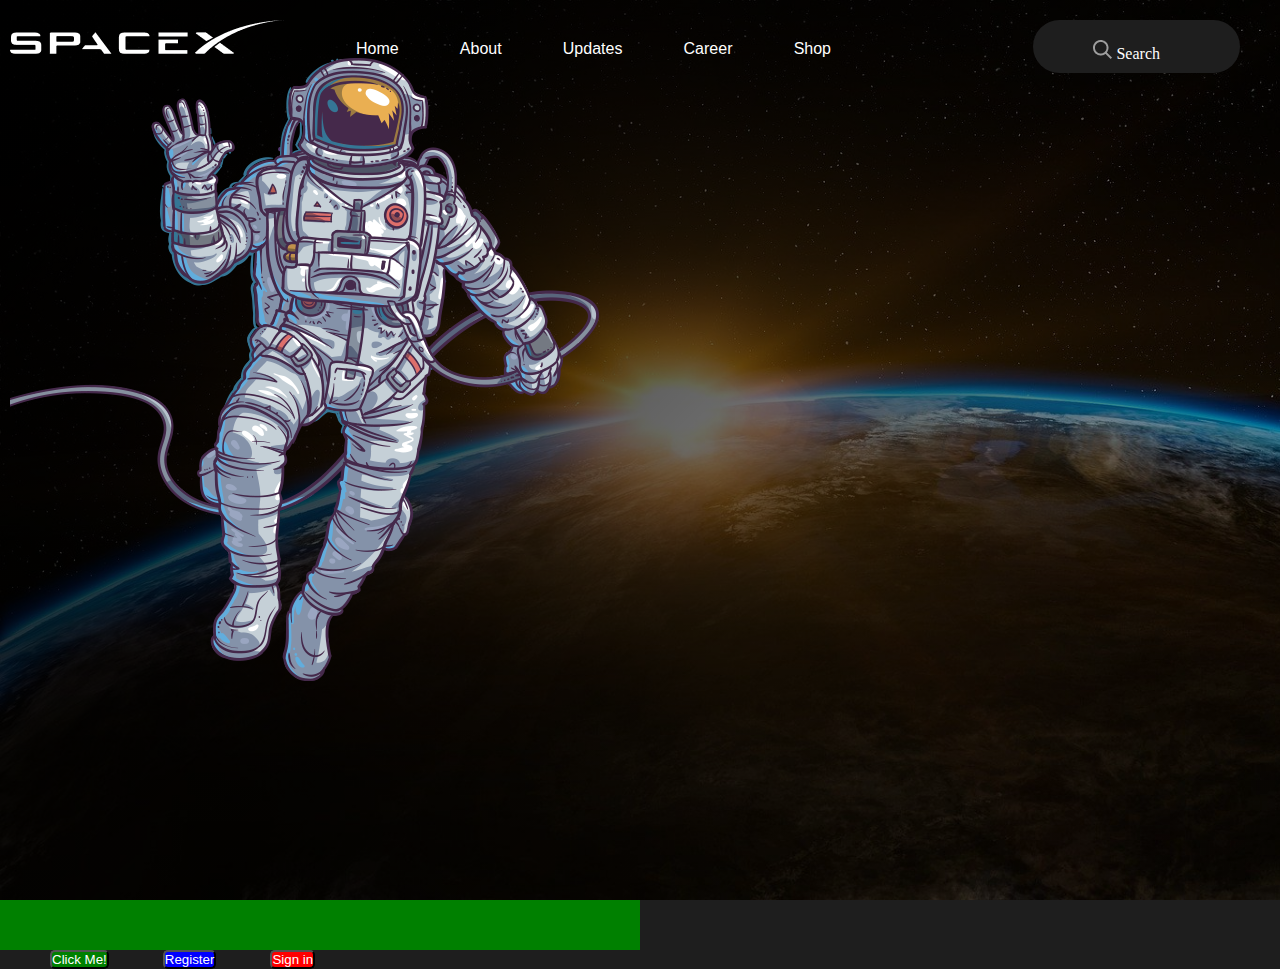
==== index.html @ 73ad547e "astronaut first commit" ====
<!DOCTYPE html>
<html lang="en">
    <head>
        <meta charset="UTF-8">
        <title> SpaceX </title>
        <link rel="stylesheet" href="./css/index.css">
        <script src="./js/index.js"></script>
    </head>
    <body>
        <header>
            <nav>
                <div class="logo">
                    <img src="./img/logo.png" alt="logo"/>
                    <img class="ani" src="./img/astronaut.png" alt="astronaut"/>
                </div>
                <div class="nav-right">
                    <a href="#">Home</a>
                    <a href="#">About</a>
                    <a href="#">Updates</a>
                    <a href="#">Career</a>
                    <a href="#">Shop</a>
                </div>
                <div class="search">
                    <img src="./img/search.png" alt="search"/>
                         Search
                </div>
            </nav>
            
        </header>
        <section>
            <div class="green">
                hello
            </div>
        <button class="butt" type="button">Click Me!</button>
        <button class="bu" type="button">Register</button>
        <button class="tu" type="button">Sign in</button>
        </section>
    </body>
</html>
---- css/index.css ----
*{
    padding: 0;
    margin: 0;
    box-sizing: border-box;
}
body{
    color: #ffffff;
    background-color: #1E1E1E;
}
header {
    background: linear-gradient(135deg, rgba(0,0,0,1),rgba(0,0,0,0.2)),
    url("../img/sunrise.jpg");
    background-size: cover;
      min-height:100vh;
}
header nav{
    padding: 20px 40px 20px 10px;
    align-items: center;

}
header nav .nav-right{
 align-items: center;
 justify-content: space-between;
 float: left;
 width: 50%;
display: flex;
padding: 20px 40px 20px 100px;
font-family: Arial, Helvetica, sans-serif;

}
header nav .nav-right a{
 text-decoration: none;   
 color: #ffffff;
}
header nav .logo{
  width: 20%;
  float: left;
}
header nav .search{
float: right;
padding: 20px 80px 10px 60px;
background-color: #1E1E1E;
border-radius: 2500px;

}
.butt{
    background-color: green;
    text-align: center;
    border-radius: 5px;
    margin-left: 50px;
    color: white;
}
.bu{
    background-color: blue;
    text-align: center;
    border-radius: 5px;
    margin-left: 50px;
    color: white;
}
.tu{
    background-color: red;
    text-align: center;
    border-radius: 5px;
    margin-left: 50px;
    color: white;
}
.ani{
    animation-name: move ;
    animation-duration: 16s;
    animation-fill-mode: both;
    animation-delay: 3s;
    animation-timing-function: cubic-bezier(0.47, 0, 0.745, 0.715);
   
    
}
/* .ani{
    animation-name: rotate;
    animation-duration: 8s;
    animation-fill-mode: forwards;
    animation-delay: 1s;
   
    
} */
@keyframes move{
   from{transform: translateX(790px);}
   to{transform: translateX(-35px);}
}
/* @keyframes rotate{
    from{transform: rotateY(0deg);}
   to{transform: rotateY(60deg);}
} */
.green{
    height: 50px;
    translate: -50%;
    background-color: green;
}
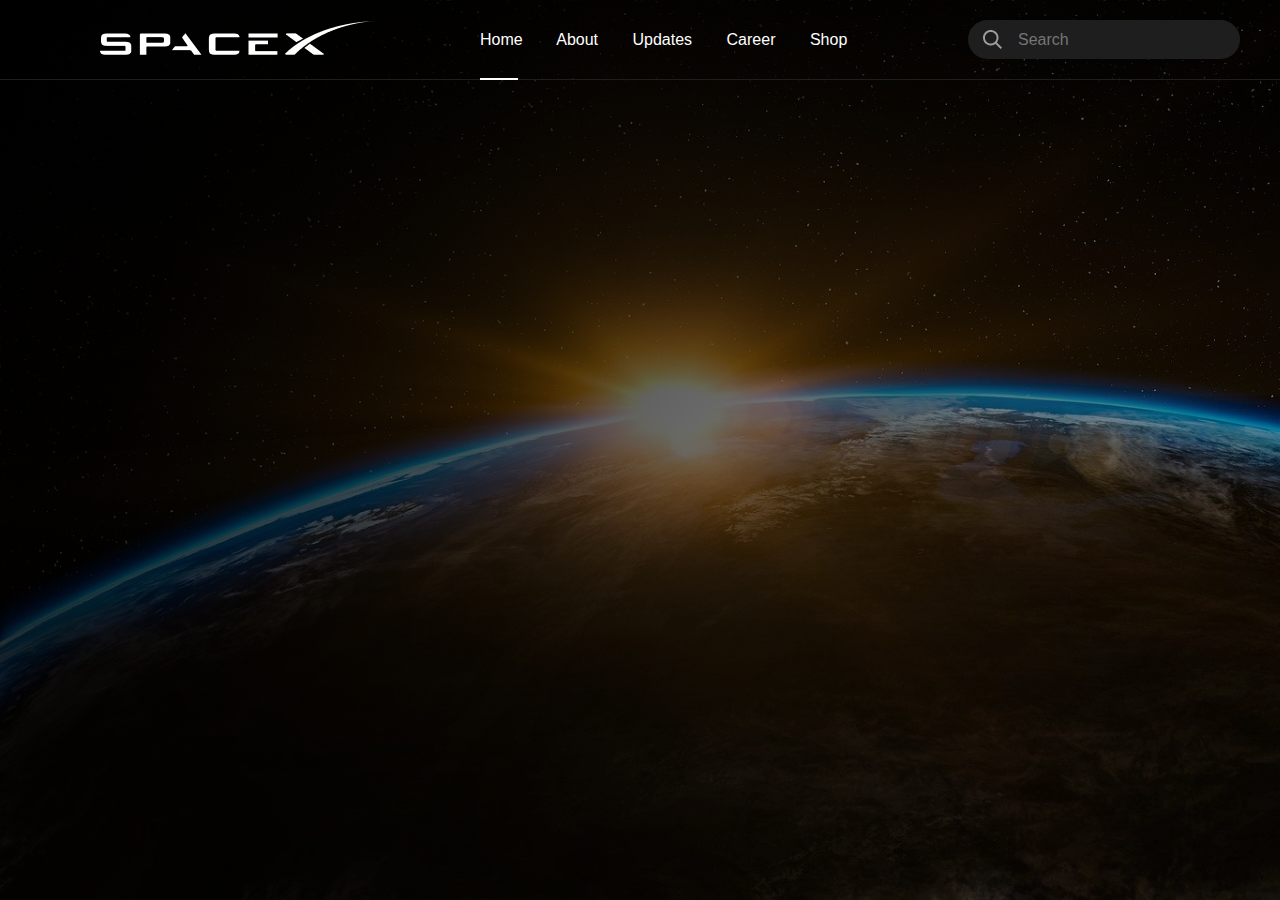
==== commit fa2ccd9d: "nav-bar-animation" ====
--- a/index.html
+++ b/index.html
@@ -10,30 +10,30 @@
         <header>
             <nav>
                 <div class="logo">
-                    <img src="./img/logo.png" alt="logo"/>
-                    <img class="ani" src="./img/astronaut.png" alt="astronaut"/>
+                    <a href="#"><img src="./img/logo.png" alt="logo"/></a>
+                    <!-- <img class="ani" src="./img/astronaut.png" alt="astronaut"/> -->
                 </div>
                 <div class="nav-right">
-                    <a href="#">Home</a>
-                    <a href="#">About</a>
-                    <a href="#">Updates</a>
-                    <a href="#">Career</a>
-                    <a href="#">Shop</a>
-                </div>
-                <div class="search">
-                    <img src="./img/search.png" alt="search"/>
-                         Search
-                </div>
-            </nav>
-            
+                    <div class="nav-links">
+                        <a href="#" class="active">Home</a>
+                        <a href="#">About</a>
+                        <a href="#">Updates</a>
+                        <a href="#">Career</a>
+                        <a href="#">Shop</a>
+                     </div>
+                     <div class="search">
+                        <div>
+                            <img src="./img/search.png" alt="search"/>
+                            <input type="text" placeholder="Search">
+                         </div>
+                     </div>
+                </div>           
+            </nav>   
         </header>
-        <section>
-            <div class="green">
-                hello
+        <section class="astro">
+            <div class="social">
+                <div><a href="#"></a></div>
             </div>
-        <button class="butt" type="button">Click Me!</button>
-        <button class="bu" type="button">Register</button>
-        <button class="tu" type="button">Sign in</button>
         </section>
     </body>
 </html>--- a/css/index.css
+++ b/css/index.css
@@ -14,55 +14,60 @@
       min-height:100vh;
 }
 header nav{
-    padding: 20px 40px 20px 10px;
+    padding: 20px 40px 20px 100px;
     align-items: center;
+    display: grid;
+    grid-template-columns: 1fr 2fr;
+    border-bottom: 1px solid #1E1E1E;
 
 }
 header nav .nav-right{
- align-items: center;
- justify-content: space-between;
- float: left;
- width: 50%;
-display: flex;
-padding: 20px 40px 20px 100px;
-font-family: Arial, Helvetica, sans-serif;
+    align-items: center;
+    justify-content: space-between;
+    display: flex;
+    font-family: Arial, Helvetica, sans-serif;
 
 }
 header nav .nav-right a{
  text-decoration: none;   
  color: #ffffff;
+ margin-right: 30px;
+ position: relative;
 }
-header nav .logo{
-  width: 20%;
-  float: left;
+header nav .nav-right a:after{
+    content:" ";
+    position: absolute;
+    left: 0;
+    bottom: -32px;
+    width: 0;
+    height: 2px;
+    background: white;
+    transition: width .3s ease-in-out;
 }
-header nav .search{
-float: right;
-padding: 20px 80px 10px 60px;
-background-color: #1E1E1E;
-border-radius: 2500px;
+header nav .nav-right a:hover:after{
+    width: 70%;
+}
+header nav .nav-right a.active:after{
+    width: 90%;
+}
+header nav .search > div{
+background: #1E1E1E;
+display: flex;
+align-items: center;
+padding: 10px 15px;
+border-radius: 50px;
+}
 
+header nav .search > div input{
+    background: transparent;
+    border: none;
+    outline: none;
+    color: white;
+    font-size: 16px;
 }
-.butt{
-    background-color: green;
-    text-align: center;
-    border-radius: 5px;
-    margin-left: 50px;
-    color: white;
-}
-.bu{
-    background-color: blue;
-    text-align: center;
-    border-radius: 5px;
-    margin-left: 50px;
-    color: white;
-}
-.tu{
-    background-color: red;
-    text-align: center;
-    border-radius: 5px;
-    margin-left: 50px;
-    color: white;
+
+header nav .search > div img{
+    padding-right: 16px;
 }
 .ani{
     animation-name: move ;
@@ -89,8 +94,3 @@
     from{transform: rotateY(0deg);}
    to{transform: rotateY(60deg);}
 } */
-.green{
-    height: 50px;
-    translate: -50%;
-    background-color: green;
-}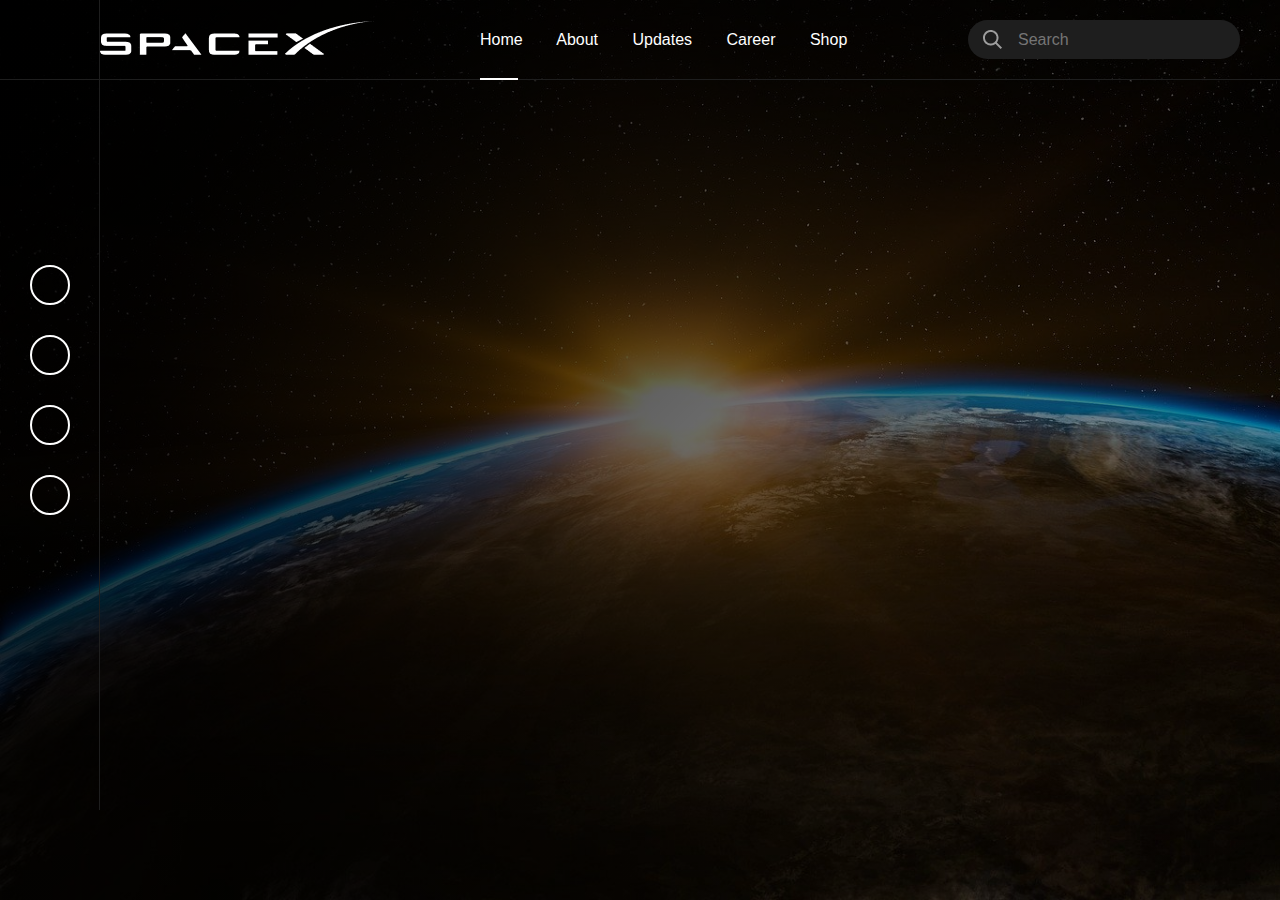
==== commit f38e8dec: "modified" ====
--- a/index.html
+++ b/index.html
@@ -5,6 +5,7 @@
         <title> SpaceX </title>
         <link rel="stylesheet" href="./css/index.css">
         <script src="./js/index.js"></script>
+        <link rel="stylesheet" href="https://pro.fontawesome.com/releases/v5.10.0/css/all.css" integrity="sha384-AYmEC3Yw5cVb3ZcuHtOA93w35dYTsvhLPVnYs9eStHfGJvOvKxVfELGroGkvsg+p" crossorigin="anonymous"/>
     </head>
     <body>
         <header>
@@ -32,8 +33,12 @@
         </header>
         <section class="astro">
             <div class="social">
-                <div><a href="#"></a></div>
+                <div><a href="#"><i class="fab fa-facebook-f"></i></a></div>
+                <div><a href="#"><i class="fab fa-tumblr-square"></i></a></div>
+                <div><a href="#"><i class="fab fa-instagram"></i></a></div>
+                <div><a href="#"><i class="fab fa-youtube"></i></a></div>
             </div>
-        </section>
+            <div class="content">
+        </div>
     </body>
 </html>--- a/css/index.css
+++ b/css/index.css
@@ -69,14 +69,31 @@
 header nav .search > div img{
     padding-right: 16px;
 }
-.ani{
-    animation-name: move ;
-    animation-duration: 16s;
-    animation-fill-mode: both;
-    animation-delay: 3s;
-    animation-timing-function: cubic-bezier(0.47, 0, 0.745, 0.715);
-   
-    
+
+.social div{
+  border: 2px solid white;
+  width: 40px;
+  height: 40px;
+  border-radius: 50%;
+  display: flex;
+  align-items: center;
+  margin-bottom: 30px;
+}
+.social{
+    position: absolute;
+    left: 0;
+    top: 0;
+    border-right: 1px solid #1E1E1E;
+    width: 100px;
+    display: flex;
+    align-items: center;
+    justify-content: center;
+    flex-direction: column;
+    min-height: 90vh;
+}
+.social div:hover{
+    cursor: pointer;
+    background: white;
 }
 /* .ani{
     animation-name: rotate;
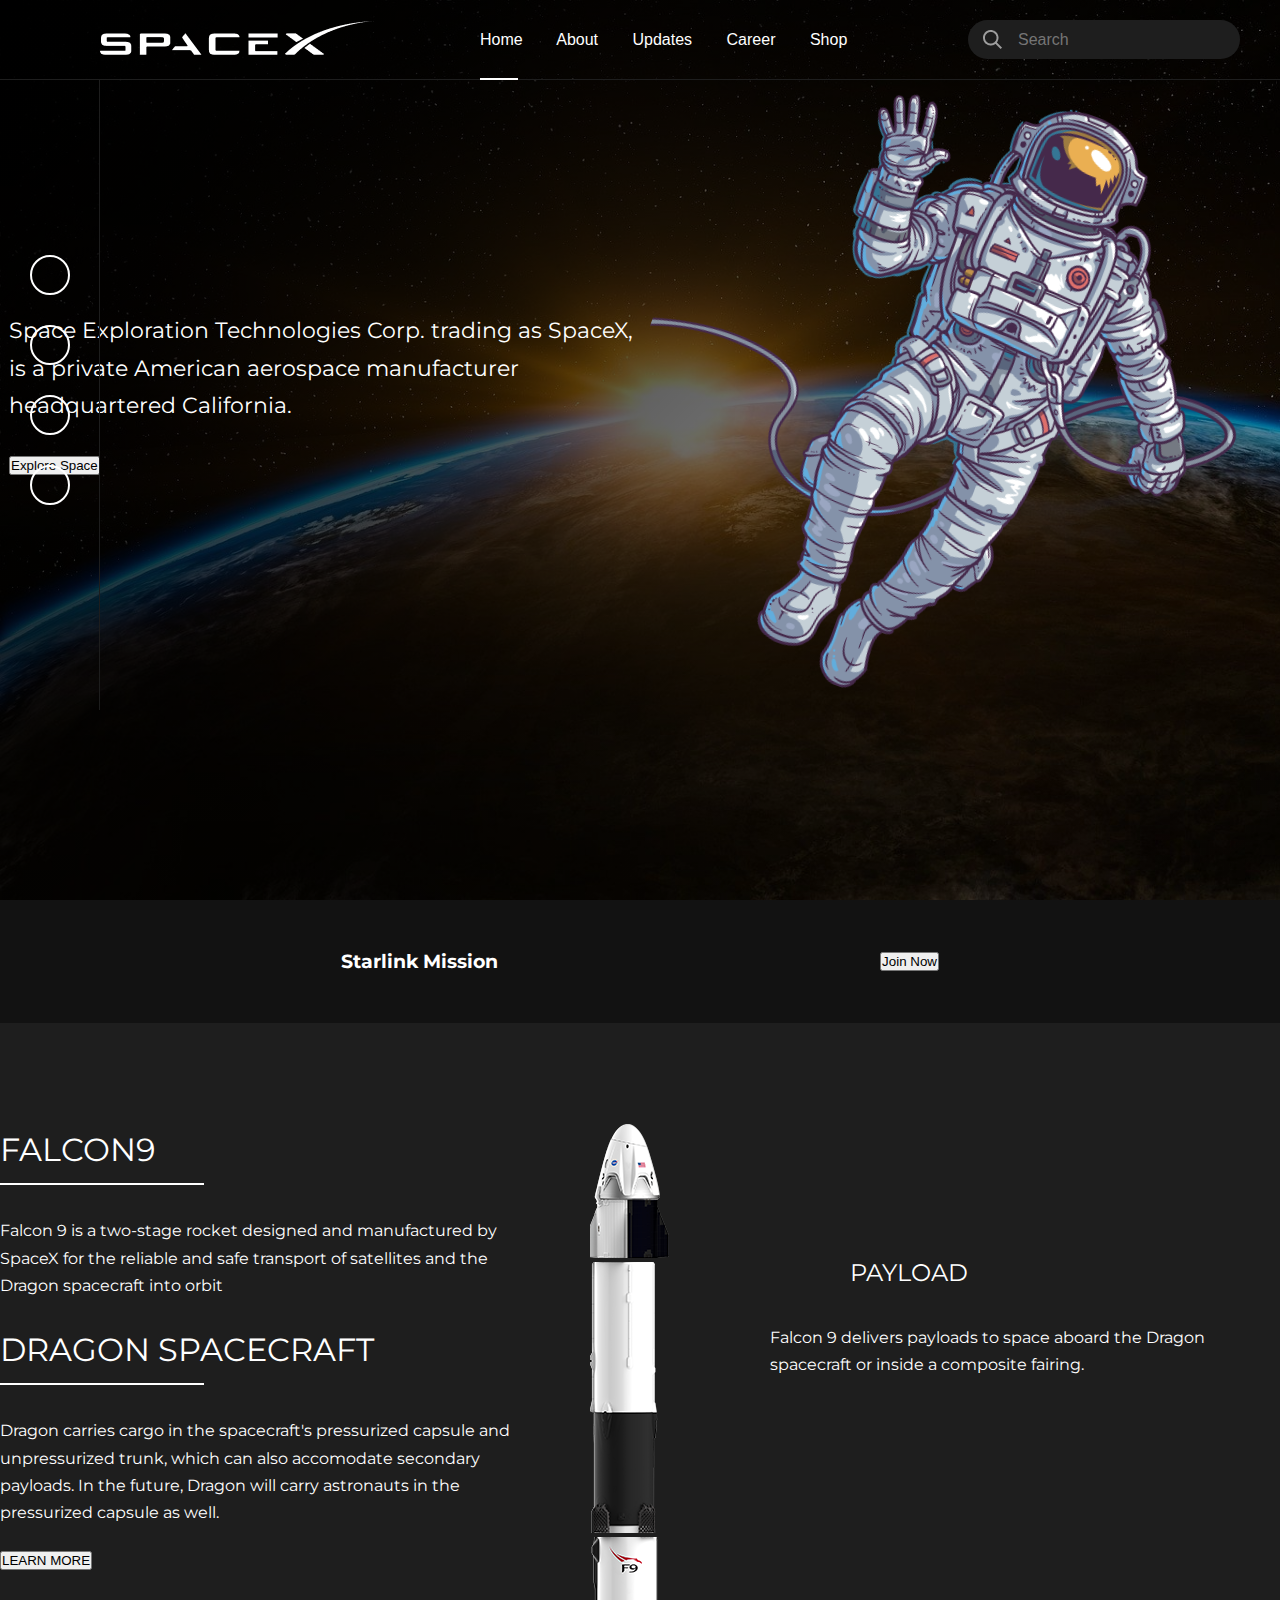
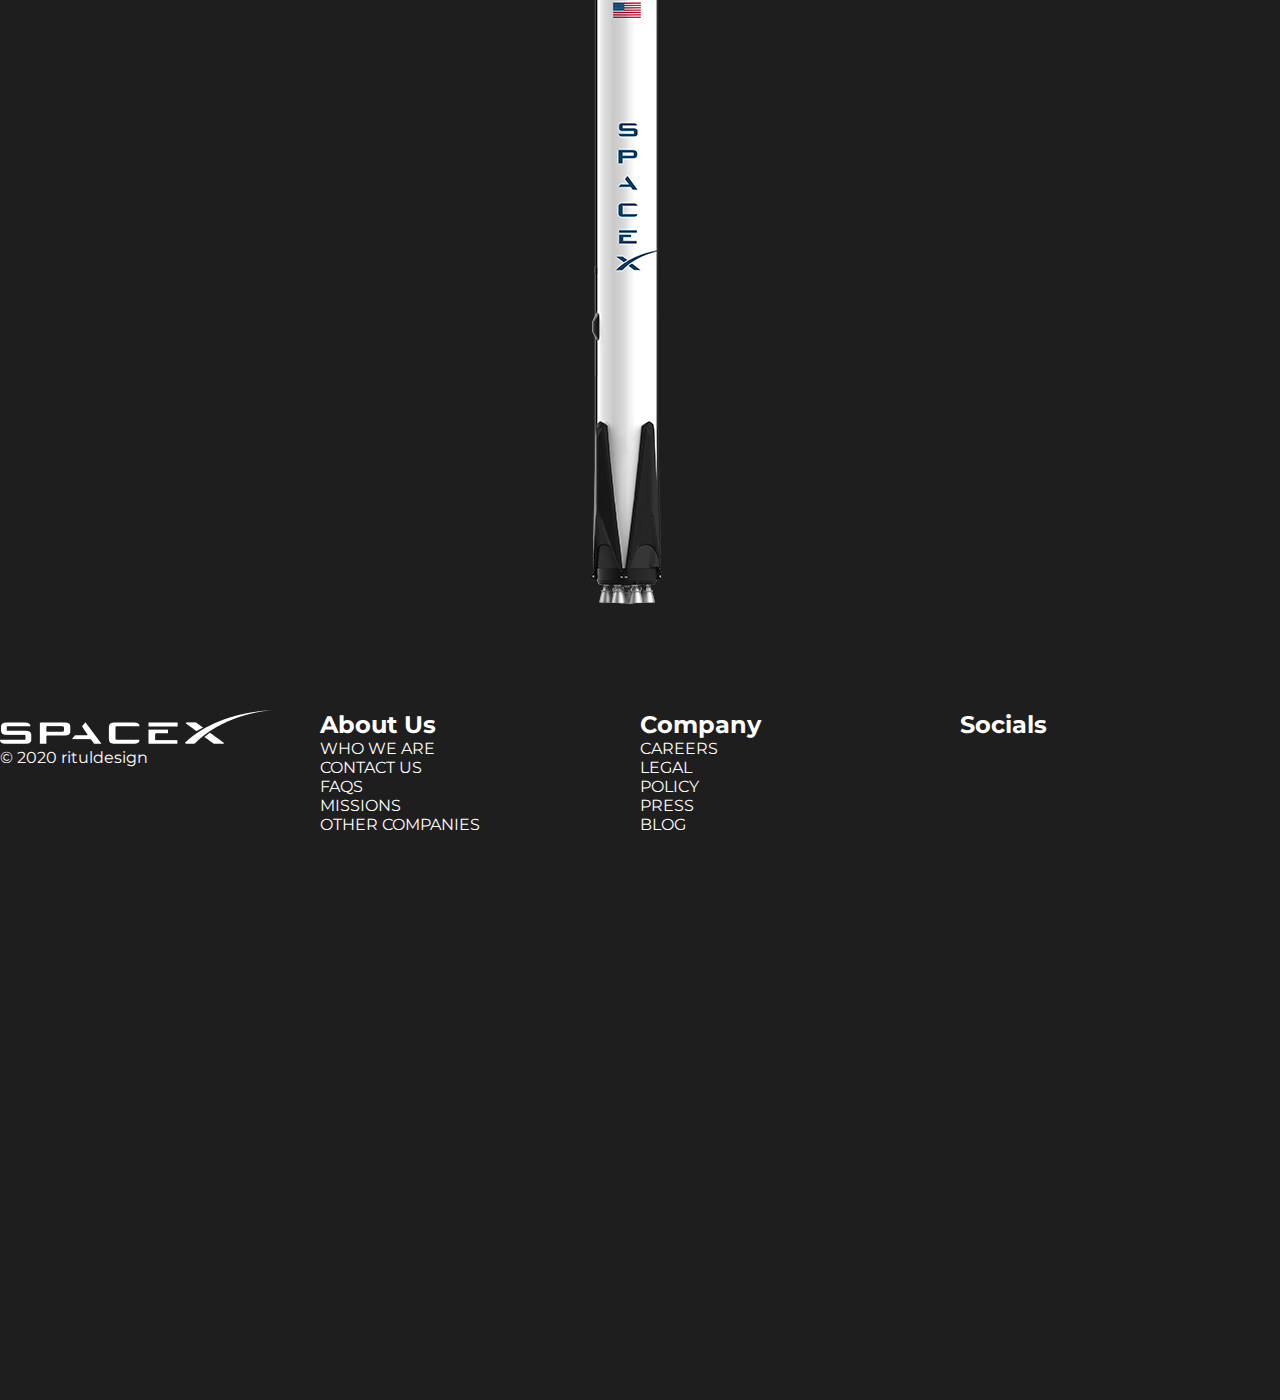
==== commit 2a2d7f17: "added missing files" ====
--- a/index.html
+++ b/index.html
@@ -1,36 +1,45 @@
 <!DOCTYPE html>
 <html lang="en">
-    <head>
-        <meta charset="UTF-8">
-        <title> SpaceX </title>
-        <link rel="stylesheet" href="./css/index.css">
-        <script src="./js/index.js"></script>
-        <link rel="stylesheet" href="https://pro.fontawesome.com/releases/v5.10.0/css/all.css" integrity="sha384-AYmEC3Yw5cVb3ZcuHtOA93w35dYTsvhLPVnYs9eStHfGJvOvKxVfELGroGkvsg+p" crossorigin="anonymous"/>
-    </head>
-    <body>
-        <header>
-            <nav>
-                <div class="logo">
-                    <a href="#"><img src="./img/logo.png" alt="logo"/></a>
-                    <!-- <img class="ani" src="./img/astronaut.png" alt="astronaut"/> -->
+
+<head>
+    <meta charset="UTF-8">
+    <title> SpaceX </title>
+    <link rel="stylesheet" href="./css/index.css">
+    <link rel="stylesheet" href="./utilities.css">
+    <link href="https://fonts.googleapis.com/css2?family=Montserrat:ital@0;1&display=swap" rel="stylesheet">
+    <link rel="stylesheet" href="https://pro.fontawesome.com/releases/v5.10.0/css/all.css"
+        integrity="sha384-AYmEC3Yw5cVb3ZcuHtOA93w35dYTsvhLPVnYs9eStHfGJvOvKxVfELGroGkvsg+p" crossorigin="anonymous" />
+    <!-- CSS only -->
+    <!-- <link rel="stylesheet" href="https://stackpath.bootstrapcdn.com/bootstrap/4.5.2/css/bootstrap.min.css" integrity="sha384-JcKb8q3iqJ61gNV9KGb8thSsNjpSL0n8PARn9HuZOnIxN0hoP+VmmDGMN5t9UJ0Z" crossorigin="anonymous"> -->
+
+    <!-- JS, Popper.js, and jQuery -->
+    <!-- <script src="https://code.jquery.com/jquery-3.5.1.slim.min.js" integrity="sha384-DfXdz2htPH0lsSSs5nCTpuj/zy4C+OGpamoFVy38MVBnE+IbbVYUew+OrCXaRkfj" crossorigin="anonymous"></script>
+    <script src="https://cdn.jsdelivr.net/npm/popper.js@1.16.1/dist/umd/popper.min.js" integrity="sha384-9/reFTGAW83EW2RDu2S0VKaIzap3H66lZH81PoYlFhbGU+6BZp6G7niu735Sk7lN" crossorigin="anonymous"></script>
+    <script src="https://stackpath.bootstrapcdn.com/bootstrap/4.5.2/js/bootstrap.min.js" integrity="sha384-B4gt1jrGC7Jh4AgTPSdUtOBvfO8shuf57BaghqFfPlYxofvL8/KUEfYiJOMMV+rV" crossorigin="anonymous"></script> -->
+
+</head>
+
+<body>
+    <header>
+        <nav>
+            <div class="logo"><a href="#"><img src="./img/logo.png" alt="logo" /></a>
+            </div>
+            <div class="nav-right">
+                <div class="nav-links">
+                    <a href="#" class="active">Home</a>
+                    <a href="#">About</a>
+                    <a href="#">Updates</a>
+                    <a href="#">Career</a>
+                    <a href="#">Shop</a>
                 </div>
-                <div class="nav-right">
-                    <div class="nav-links">
-                        <a href="#" class="active">Home</a>
-                        <a href="#">About</a>
-                        <a href="#">Updates</a>
-                        <a href="#">Career</a>
-                        <a href="#">Shop</a>
-                     </div>
-                     <div class="search">
-                        <div>
-                            <img src="./img/search.png" alt="search"/>
-                            <input type="text" placeholder="Search">
-                         </div>
-                     </div>
-                </div>           
-            </nav>   
-        </header>
+                <div class="search">
+                    <div>
+                        <img src="./img/search.png" alt="search" />
+                        <input type="text" placeholder="Search">
+                    </div>
+                </div>
+            </div>
+        </nav>
         <section class="astro">
             <div class="social">
                 <div><a href="#"><i class="fab fa-facebook-f"></i></a></div>
@@ -38,7 +47,91 @@
                 <div><a href="#"><i class="fab fa-instagram"></i></a></div>
                 <div><a href="#"><i class="fab fa-youtube"></i></a></div>
             </div>
-            <div class="content">
+            <div class="content container">
+                <div class="left-section">
+                    <h1>Space Exploration Technologies Corp. trading as SpaceX, is a private American aerospace
+                        manufacturer headquartered California.</h1>
+                    <button class="btn btn-main">Explore Space</button>
+                </div>
+                <div class="right-section">
+                    <img class="ani" src="./img/astronaut.png" alt="astronaut" />
+                </div>
+            </div>
+        </section>
+    </header>
+    <section class="strip">
+        <h3>Starlink Mission</h3>
+        <button class="btn btn-main">Join Now</button>
+    </section>
+    <section class="rocket container">
+        <div class="left-block">
+            <div class="block">
+                <h1 class="withunderline">FALCON9</h1>
+                <p>Falcon 9 is a two-stage rocket designed and manufactured by SpaceX
+                    for the reliable and safe transport of satellites and the Dragon spacecraft into orbit
+                </p>
+            </div>
+            <div class="block1">
+                <h1 class="withunderline">DRAGON SPACECRAFT</h1>
+                <p>Dragon carries cargo in the spacecraft's pressurized capsule and unpressurized trunk,
+                    which can also accomodate secondary payloads. In the future, Dragon will carry astronauts
+                    in the pressurized capsule as well.
+                </p>
+            </div>
+            <div class="learn">
+                <button class="btn1 btn1-main">LEARN MORE</button>
+            </div>
         </div>
-    </body>
+        <div class="rocket-block">
+            <img src="./img/rocket1.png" alt="rocket1">
+            <img src="./img/rocket2.png" alt="rocket2">
+            <img src="./img/rocket3.png" alt="rocket3">
+        </div>
+        <div class="right-block">
+            <div class="block payload">
+                <h2>PAYLOAD</h2>
+                <p>Falcon 9 delivers payloads to space aboard the
+                    Dragon spacecraft or inside a composite fairing.
+                </p>
+            </div>
+        </div>
+    </section>
+    <footer>
+        <div class="footerlogo">
+            <div><img src="./img/logo.png" alt="footerlogo" /></div>
+            <div>
+                <span>&copy 2020 rituldesign</span>
+            </div>
+        </div>
+        <div class="aboutus">
+            <h2>About Us</h2>
+            <ul>
+                <li><a href="#">WHO WE ARE</a></li>
+                <li><a href="#">CONTACT US</a></li>
+                <li><a href="#">FAQS</a></li>
+                <li><a href="#">MISSIONS</a></li>
+                <li><a href="#">OTHER COMPANIES</a></li>
+            </ul>
+        </div>
+        <div class="company">
+            <h2>Company</h2>
+            <ul>
+                <li><a href="#">CAREERS</a></li>
+                <li><a href="#">LEGAL</a></li>
+                <li><a href="#">POLICY</a></li>
+                <li><a href="#">PRESS</a></li>
+                <li><a href="#">BLOG</a></li>
+            </ul>
+        </div>
+        <div class="socials">
+            <h2>Socials</h2>
+            <div><a href="#"><i class="fab fa-facebook-f"></i></a></div>
+            <div><a href="#"><i class="fab fa-tumblr-square"></i></a></div>
+            <div><a href="#"><i class="fab fa-instagram"></i></a></div>
+            <div><a href="#"><i class="fab fa-youtube"></i></a></div>
+        </div>
+    </footer>
+    <script src="./js/index.js"></script>
+</body>
+
 </html>--- a/css/index.css
+++ b/css/index.css
@@ -4,8 +4,10 @@
     box-sizing: border-box;
 }
 body{
-    color: #ffffff;
+    color: #ffffff !important;
     background-color: #1E1E1E;
+    font-family: 'Montserrat', sans-serif;
+    height: 3000px;
 }
 header {
     background: linear-gradient(135deg, rgba(0,0,0,1),rgba(0,0,0,0.2)),
@@ -78,22 +80,143 @@
   display: flex;
   align-items: center;
   margin-bottom: 30px;
+  justify-content: center;
+  /* animation: moveIn 1s ease-in-out; */
+}
+@keyframes moveIn{
+    from{
+        transform: translateX(-100px);
+    }
+    to{
+        transform: translateX(0px);
+        opacity: 1;
+    }
+}
+.astro{
+    position: relative;
 }
 .social{
     position: absolute;
     left: 0;
     top: 0;
-    border-right: 1px solid #1E1E1E;
+    border-right: 1px solid #1d1d1d;
     width: 100px;
     display: flex;
     align-items: center;
     justify-content: center;
     flex-direction: column;
-    min-height: 90vh;
+    min-height: 630px;
 }
 .social div:hover{
     cursor: pointer;
     background: white;
+}
+
+.content{
+    display: flex;
+    align-items: center;
+    justify-content: space-between;
+    min-height: cal(100vh-80px);
+}
+.content > div{
+    flex: 1;
+}
+.left-section{
+    margin-left: 9px;
+}
+h1{
+    font-weight: 400;
+    font-size: 22px;
+    line-height: 1.7;
+    margin-bottom: 30px;
+}
+.ani{
+    animation:moveIn-Space 10s ease-in-out infinite alternate;
+    transform: rotate(20deg);
+}
+@keyframes moveIn-Space{
+    50%{
+        transform: translateY(100px) rotate(-20deg) scale(.7);
+    }
+}
+section.strip{
+    background: #121212;
+    display: flex;
+    align-items: center;
+    justify-content: space-around;
+    padding: 50px 150px ;
+}
+
+.rocket{
+    display: grid;
+    grid-template-columns: 1fr 100px 1fr;
+    grid-gap: 80px;
+    padding: 100px 0;
+}
+.rocket h1{
+    font-weight: 400;
+    font-size: 32px;
+    line-height: 1.7;
+    margin-bottom: 30px;
+}
+.rocket h2{
+    font-weight: 400;
+    line-height: 1.7;
+    margin-bottom: 30px;
+}
+.rocket .block .withunderline{
+    position: relative;
+    margin-bottom: 40px;
+}
+.rocket .block .withunderline:before{
+    content: '';
+    left: 0;
+    bottom: -8px;
+    width: 40%;
+    display: block;
+    height: 2px;
+    position: absolute;
+    background: white;
+}
+.rocket .block1 .withunderline{
+    position: relative;
+    margin-bottom: 40px;
+}
+.rocket .block1 .withunderline:before{
+    content: '';
+    left: 0;
+    bottom: -8px;
+    width: 40%;
+    display: block;
+    height: 2px;
+    position: absolute;
+    background: white;
+}
+.rocket .block1 h1{
+    padding-top: 24px ;
+}
+.rocket p{
+    line-height: 1.7;
+}
+.rocket .payload{
+    padding-top: 130px;
+}
+.rocket .payload h2{
+    padding-left: 80px;
+}
+.learn{
+    padding-top: 24px;
+}
+footer{
+    display: grid;
+    grid-template-columns: repeat(4,1fr);
+}
+footer ul a{
+    color: #ffffff;
+    text-decoration: none;
+}
+footer ul {
+    list-style-type: none;
 }
 /* .ani{
     animation-name: rotate;
@@ -103,10 +226,10 @@
    
     
 } */
-@keyframes move{
+/* @keyframes move{
    from{transform: translateX(790px);}
    to{transform: translateX(-35px);}
-}
+} */
 /* @keyframes rotate{
     from{transform: rotateY(0deg);}
    to{transform: rotateY(60deg);}
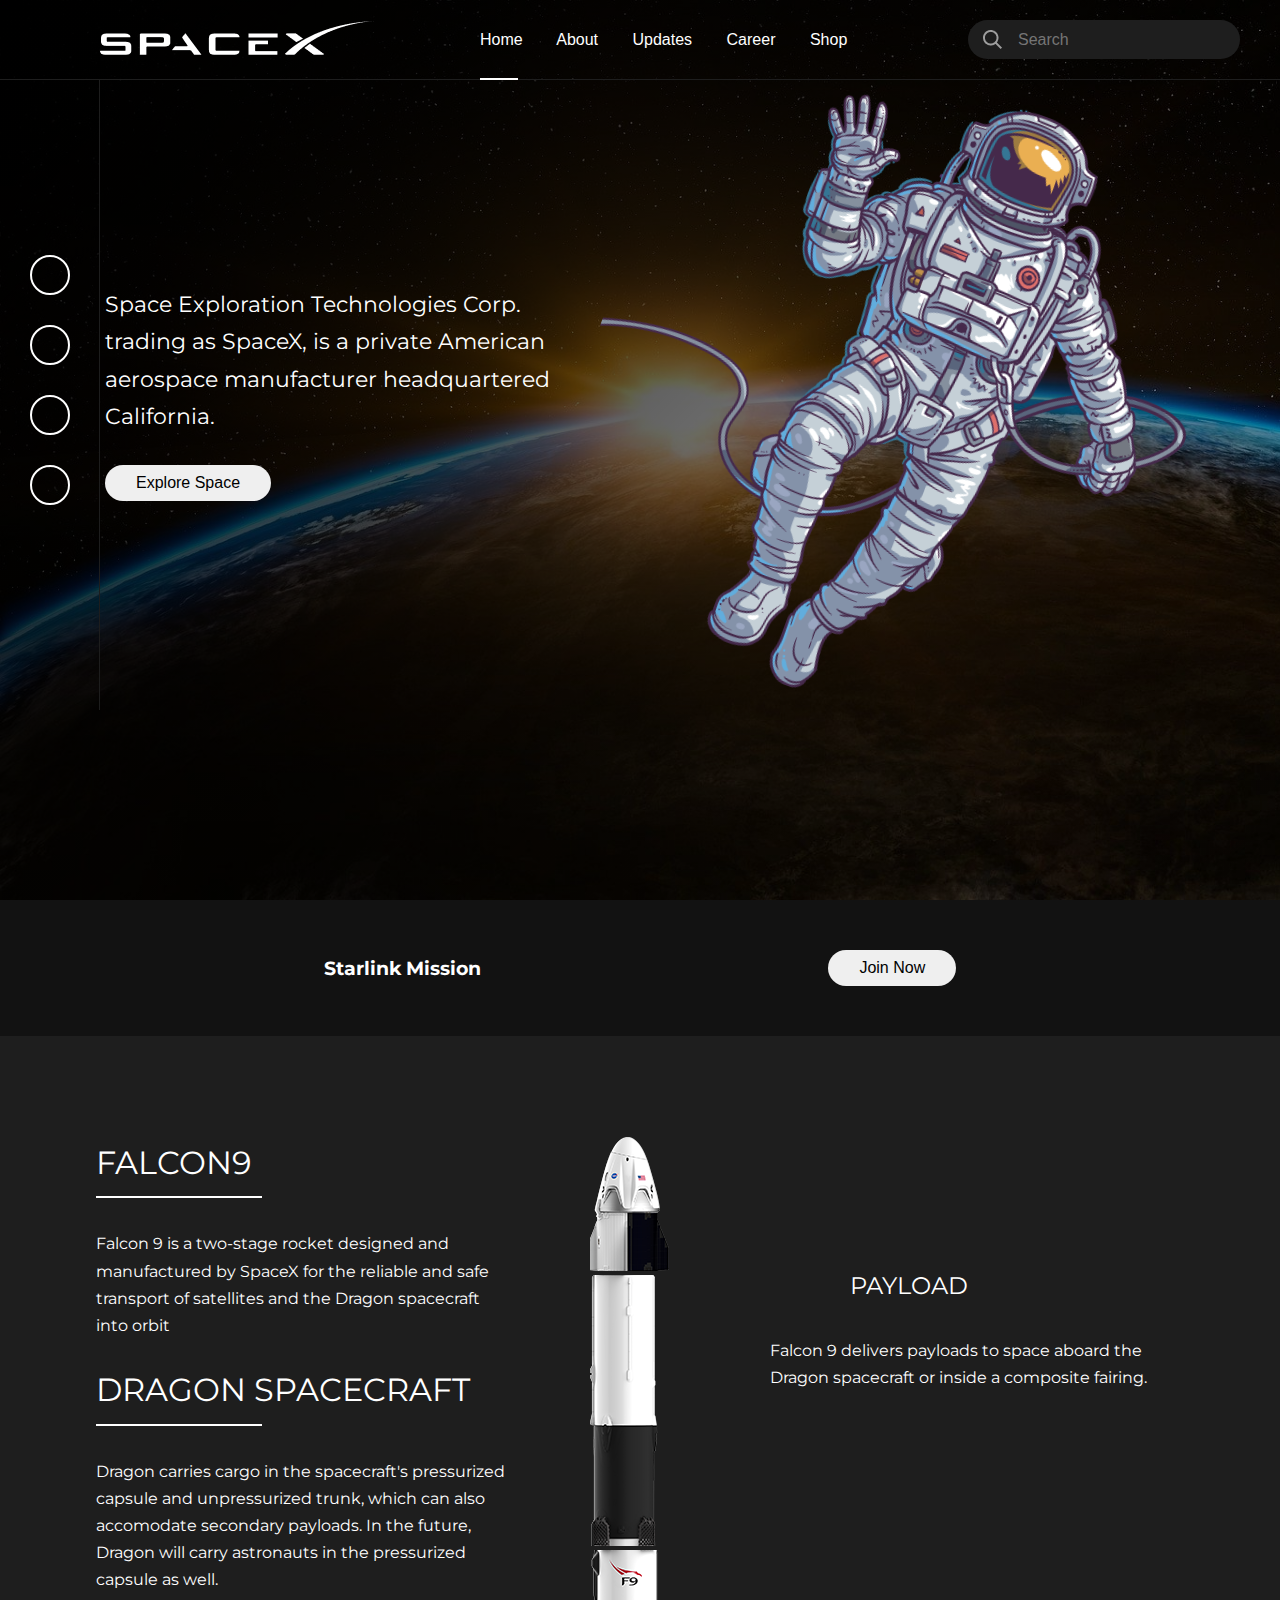
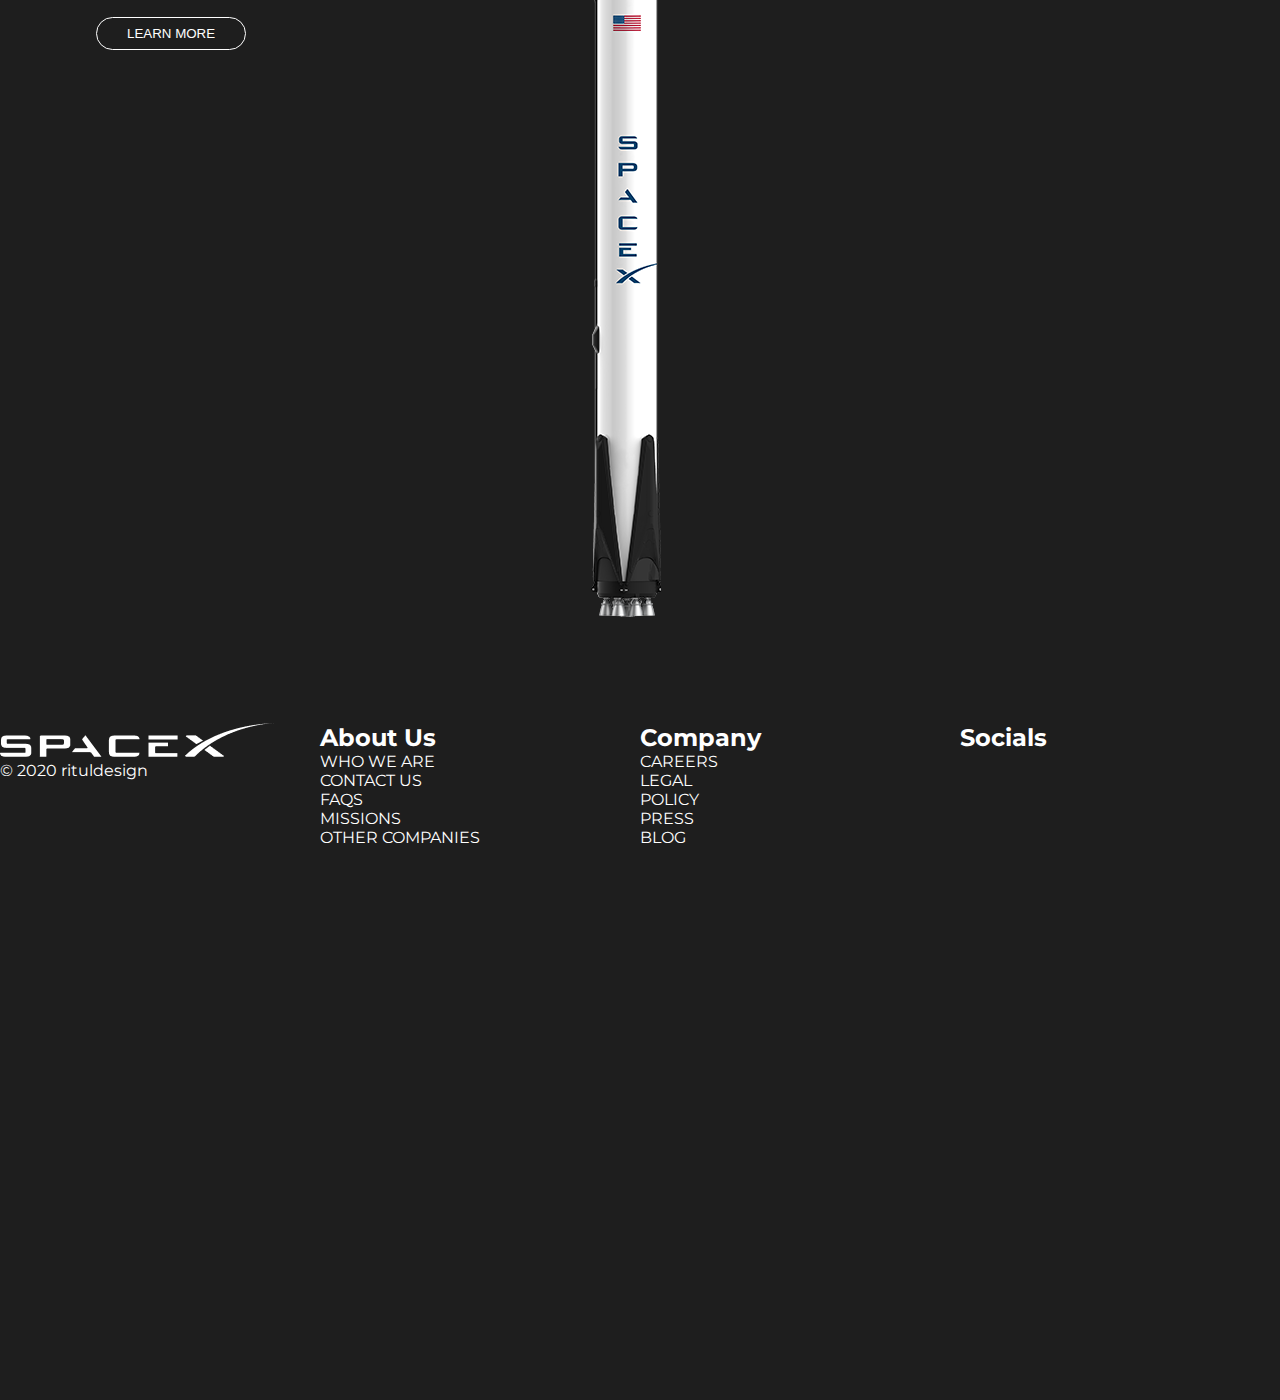
==== commit 0e34d3e8: "added missing files" ====
--- a/index.html
+++ b/index.html
@@ -5,7 +5,7 @@
     <meta charset="UTF-8">
     <title> SpaceX </title>
     <link rel="stylesheet" href="./css/index.css">
-    <link rel="stylesheet" href="./utilities.css">
+    <link rel="stylesheet" href="./css/utilities.css">
     <link href="https://fonts.googleapis.com/css2?family=Montserrat:ital@0;1&display=swap" rel="stylesheet">
     <link rel="stylesheet" href="https://pro.fontawesome.com/releases/v5.10.0/css/all.css"
         integrity="sha384-AYmEC3Yw5cVb3ZcuHtOA93w35dYTsvhLPVnYs9eStHfGJvOvKxVfELGroGkvsg+p" crossorigin="anonymous" />
--- a/css/utilities.css
+++ b/css/utilities.css
@@ -0,0 +1,35 @@
+.btn{
+    padding: 8px 30px;
+    border-radius: 50px;
+    outline: none;
+    border: 1px solid transparent;
+    cursor: pointer;
+    font-size: 16px;
+}
+.btn-main:hover{
+ background: transparent;
+ color: #ffffff;
+ border: 1px solid #ffffff;
+ transition: all .2s ease-in-out;
+}
+.container{
+    width: 1460px;
+    max-width: 85%;
+    margin: 0 auto;
+}
+
+.btn1 {
+    padding: 8px 30px;
+    border-radius: 50px;
+    outline: none;
+    background: transparent;
+    color: #ffffff;
+    border: 1px solid #ffffff;
+    transition: all .2s ease-in-out;
+}
+.btn1-main:hover{
+       border: 1px solid white;;
+       cursor: pointer;
+       background: #ffffff;
+       color: #121212;
+}